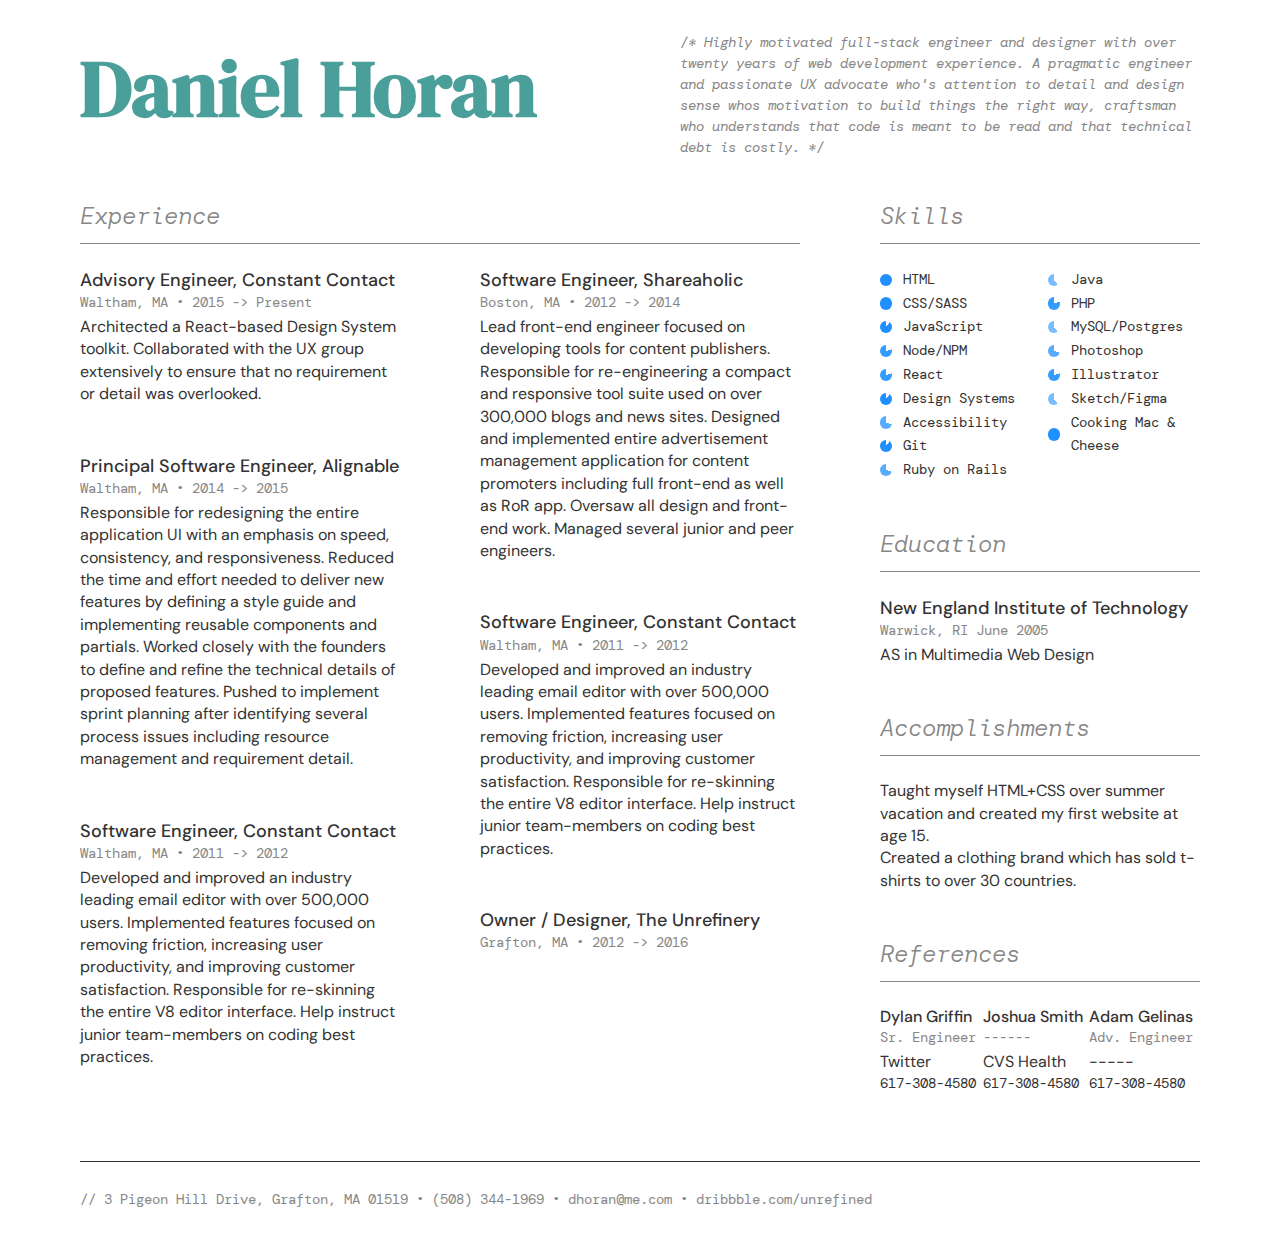
==== src/index.html @ 17a4398b "Initial commit" ====
<html lang="en">
  <head>
    <title>Daniel Horan's Resume</title>
    <link href="https://fonts.gstatic.com" rel="preconnect">
    <link
      href="https://fonts.googleapis.com/css2?family=DM+Mono:ital,wght@0,300;0,400;0,500;1,300;1,400;1,500&display=swap"
      rel="stylesheet">
    <link href="https://fonts.googleapis.com/css2?family=DM+Serif+Display:ital@0;1&display=swap" rel="stylesheet">
    <link
      href="https://fonts.googleapis.com/css2?family=DM+Sans:ital,wght@0,400;0,500;0,700;1,400;1,500;1,700&family=DM+Serif+Display:ital@0;1&display=swap"
      rel="stylesheet">
    <link rel="stylesheet" href="main.css">
  </head>
  <body>
    <div class="grid-container">
      <h1 class="name">Daniel Horan</h1>
      <blockquote class="quote">/* Highly motivated full-stack engineer and designer with over twenty years of web
        development experience. A pragmatic engineer and passionate UX advocate who's attention to detail and design sense
        whos motivation to build things the right way, craftsman who understands that code is meant to be read and that
        technical debt is costly. */
      </blockquote>
      <main class="main">
        <section class="experience">
          <h2>Experience</h2>

          <div class="columns">
            <article>
              <h3>Advisory Engineer, Constant Contact</h3>
              <h4>Waltham, MA • 2015 -> Present</h4>
              <p>Architected a React-based Design System toolkit. Collaborated with the UX group extensively to ensure that
                no requirement or detail was overlooked. </p>
            </article>

            <article>
              <h3>Principal Software Engineer, Alignable</h3>
              <h4>Waltham, MA • 2014 -> 2015</h4>
              <p>Responsible for redesigning the entire application UI with an emphasis on speed, consistency, and
                responsiveness. Reduced the time and effort needed to deliver new features by defining a style guide and
                implementing reusable components and partials. Worked closely with the founders to define and refine the
                technical details of proposed features. Pushed to implement sprint planning after identifying several
                process issues including resource management and requirement detail.</p>
            </article>

            <article>
              <h3>Software Engineer, Constant Contact</h3>
              <h4>Waltham, MA • 2011 -> 2012</h4>
              <p>Developed and improved an industry leading email editor with over 500,000 users. Implemented features
                focused on removing friction, increasing user productivity, and improving customer satisfaction. Responsible
                for re-skinning the entire V8 editor interface. Help instruct junior team-members on coding best
                practices. </p>
            </article>

            <article>
              <h3>Software Engineer, Shareaholic</h3>
              <h4>Boston, MA • 2012 -> 2014</h4>
              <p>Lead front-end engineer focused on developing tools for content publishers. Responsible for re-engineering
                a compact and responsive tool suite used on over 300,000 blogs and news sites. Designed and implemented
                entire advertisement management application for content promoters including full front-end as well as RoR
                app. Oversaw all design and front-end work. Managed several junior and peer engineers.</p>
            </article>

            <article>
              <h3>Software Engineer, Constant Contact</h3>
              <h4>Waltham, MA • 2011 -> 2012</h4>
              <p>Developed and improved an industry leading email editor with over 500,000 users. Implemented features
                focused on removing friction, increasing user productivity, and improving customer satisfaction. Responsible
                for re-skinning the entire V8 editor interface. Help instruct junior team-members on coding best
                practices.</p>
            </article>

            <article>
              <h3>Owner / Designer, The Unrefinery</h3>
              <h4>Grafton, MA • 2012 -> 2016</h4>
              <p></p>
            </article>
          </div>
        </section>
      </main>

      <aside class="aside">
        <section class="skills">
          <h2>Skills</h2>
          <ul>
            <li class="pie pie-100" data-proficiency="100">HTML</li>
            <li class="pie pie-100">CSS/SASS</li>
            <li class="pie pie-90">JavaScript</li>
            <li class="pie pie-80">Node/NPM</li>
            <li class="pie pie-80">React</li>
            <li class="pie pie-90">Design Systems</li>
            <li class="pie pie-70">Accessibility</li>
            <li class="pie pie-90">Git</li>
            <li class="pie pie-70">Ruby on Rails</li>
            <li class="pie pie-60">Java</li>
            <li class="pie pie-80">PHP</li>
            <li class="pie pie-60">MySQL/Postgres</li>
            <li class="pie pie-70">Photoshop</li>
            <li class="pie pie-80">Illustrator</li>
            <li class="pie pie-60">Sketch/Figma</li>
            <li class="pie pie-100">Cooking Mac & Cheese</li>
          </ul>
        </section>

        <section class="education">
          <h2>Education</h2>
          <article>
            <h3>New England Institute of Technology</h3>
            <h4>Warwick, RI June 2005</h4>
            <p>AS in Multimedia Web Design</p>
          </article>
        </section>

        <section class="accomplishments">
          <h2>Accomplishments</h2>
          <ul>
            <li>Taught myself HTML+CSS over summer vacation and created my first website at age 15.</li>
            <li>Created a clothing brand which has sold t-shirts to over 30 countries.</li>

          </ul>
        </section>

        <section class="references">
          <h2>References</h2>
          <div class="wrap">
            <article>
              <h3>Dylan Griffin</h3>
              <h4>Sr. Engineer</h4>
              <p>Twitter <span class="phone">617-308-4580</span></p>
            </article>
            <article>
              <h3>Joshua Smith</h3>
              <h4>------</h4>
              <p>CVS Health <span class="phone">617-308-4580</span></p>
            </article>
            <article>
              <h3>Adam Gelinas</h3>
              <h4>Adv. Engineer</h4>
              <p>----- <span class="phone">617-308-4580</span></p>
            </article>
          </div>
        </section>
      </aside>

      <footer>
        // 3 Pigeon Hill Drive, Grafton, MA 01519 • (508) 344-1969 • dhoran@me.com • dribbble.com/unrefined
      </footer>
    </div>
  </body>
</html>
---- src/main.css ----
/* Variables */
:root {
  --white: #ffffff;
  --black: #333333;
  --gray: #878787;
  --blue: #1e90ff;
  --green: #4b9f9b;
  --purple: #bd86bf;
  --orange: #f8bb3c;
  --red: #eb5d5f;

  --type-body: 'DM Sans', sans-serif;
  --type-heading: 'DM Serif Display', serif;
  --type-mono: 'DM Mono', monospace;

  --body-bg: var(--white);
  --body-color: var(--black);
}

/* Dark Theme overrides */
.dark {
  --white: #ececec;
  --gray: #a7a7a7;
  --green: #57b6b2;
  --body-bg: var(--black);
  --body-color: var(--white)
}

/* Reset */
* {
  margin: 0;
  padding: 0;
  outline: 0;
  font-size: 1em;
  font-weight: normal;
  font-style: normal;
  border: 0;
  text-decoration: none;
  list-style-type: none
}

body {
  font-family: var(--type-body);
  background-color: var(--body-bg);
  color: var(--body-color);
  font-size: 16px;
  line-height: 1.4;
}

/* Grid layout */
.grid-container {
  padding: 2em 5em;
  display: grid;
  grid-template-columns: 1fr 1fr 1fr 1fr 1fr 1fr;
  grid-template-rows: auto 1fr auto;
  gap: 2em 5em;
  grid-template-areas:
      "name name name quote quote quote"
      "main main main main aside aside"
      "footer footer footer footer footer footer";
}

.name {
  grid-area: name;
}

.quote {
  grid-area: quote;
  align-self: center;
}

.main {
  grid-area: main;
}

.aside {
  grid-area: aside;
}

footer {
  grid-area: footer;
  color: var(--gray);
  border-top: 1px solid var(--black);
  padding-top: 2em;
  font-family: var(--type-mono);
  font-size: 0.875em;
}

.columns {
  columns: 2;
  column-gap: 5em;
}

/* Headings */
h1 {
  font-size: 5em;
  font-weight: 800;
  color: var(--green);
  font-family: var(--type-heading);
}

h2 {
  font-size: 1.5em;
  font-weight: 100;
  font-style: italic;
  border-bottom: 1px solid var(--gray);
  line-height: 1.2;
  padding: 0.5em 0;
  margin-bottom: 1em;
  color: var(--gray);
  font-family: var(--type-mono);
}

h3 {
  font-size: 1.125em;
  font-weight: 500;
}

h4 {
  font-family: var(--type-mono);
  font-size: 0.875em;
  font-weight: 400;
  color: var(--gray);
  margin-bottom: 0.25em;
}

/* Elements */

blockquote {
  font-size: 0.875em;
  color: var(--gray);
  font-style: italic;
  font-weight: 400;
  line-height: 1.5;
  font-family: var(--type-mono);
}

section {
  margin-bottom: 2.25em;
}

article {
  break-inside: avoid;
}

article:not(:last-child) {
  margin-bottom: 3em;
}

p:not(:last-of-type) {
  margin-bottom: 1em;
}

.skills ul {
  columns: 2;
  column-gap: 1em;
}

.skills li {
  display: flex;
  flex-direction: row;
  align-items: center;
  line-height: 1.7;
  font-size: 0.875em;
  font-weight: 400;
  font-family: var(--type-mono);
}

.pie::before {
  content: "";
  display: block;
  flex: 0 0 auto;
  width: 0.875em;
  height: 0.875em;
  border-radius: 50%;
  margin-right: 0.75em;
}

.pie-100::before {
  background: var(--blue);
}

.pie-90::before {
  background: conic-gradient(var(--body-bg) 0, var(--body-bg) 10%, var(--blue) 10%, var(--blue) 100%);
}

.pie-80::before {
  opacity: 0.9;
  background: conic-gradient(var(--body-bg) 0, var(--body-bg) 20%, var(--blue) 20%, var(--blue) 100%);
}

.pie-70::before {
  opacity: 0.75;
  background: conic-gradient(var(--body-bg) 0, var(--body-bg) 30%, var(--blue) 30%, var(--blue) 100%);
}

.pie-60::before {
  opacity: 0.6;
  background: conic-gradient(var(--body-bg) 0, var(--body-bg) 40%, var(--blue) 40%, var(--blue) 100%);
}

.pie-50::before {
  opacity: 0.45;
  background: conic-gradient(var(--body-bg) 0, var(--body-bg) 50%, var(--blue) 50%, var(--blue) 100%);
}

.references .wrap {
  display: flex;
  flex-direction: row;
}

.references .wrap article {
  flex: 1 1 auto;
  margin: 0;
}

.references h3 {
  font-size: 1em;
}

.phone {
  display: block;
  font-size: 0.875em;
  font-family: var(--type-mono);
}

@media print {
  body {
    font-size: 10px;
  }
}
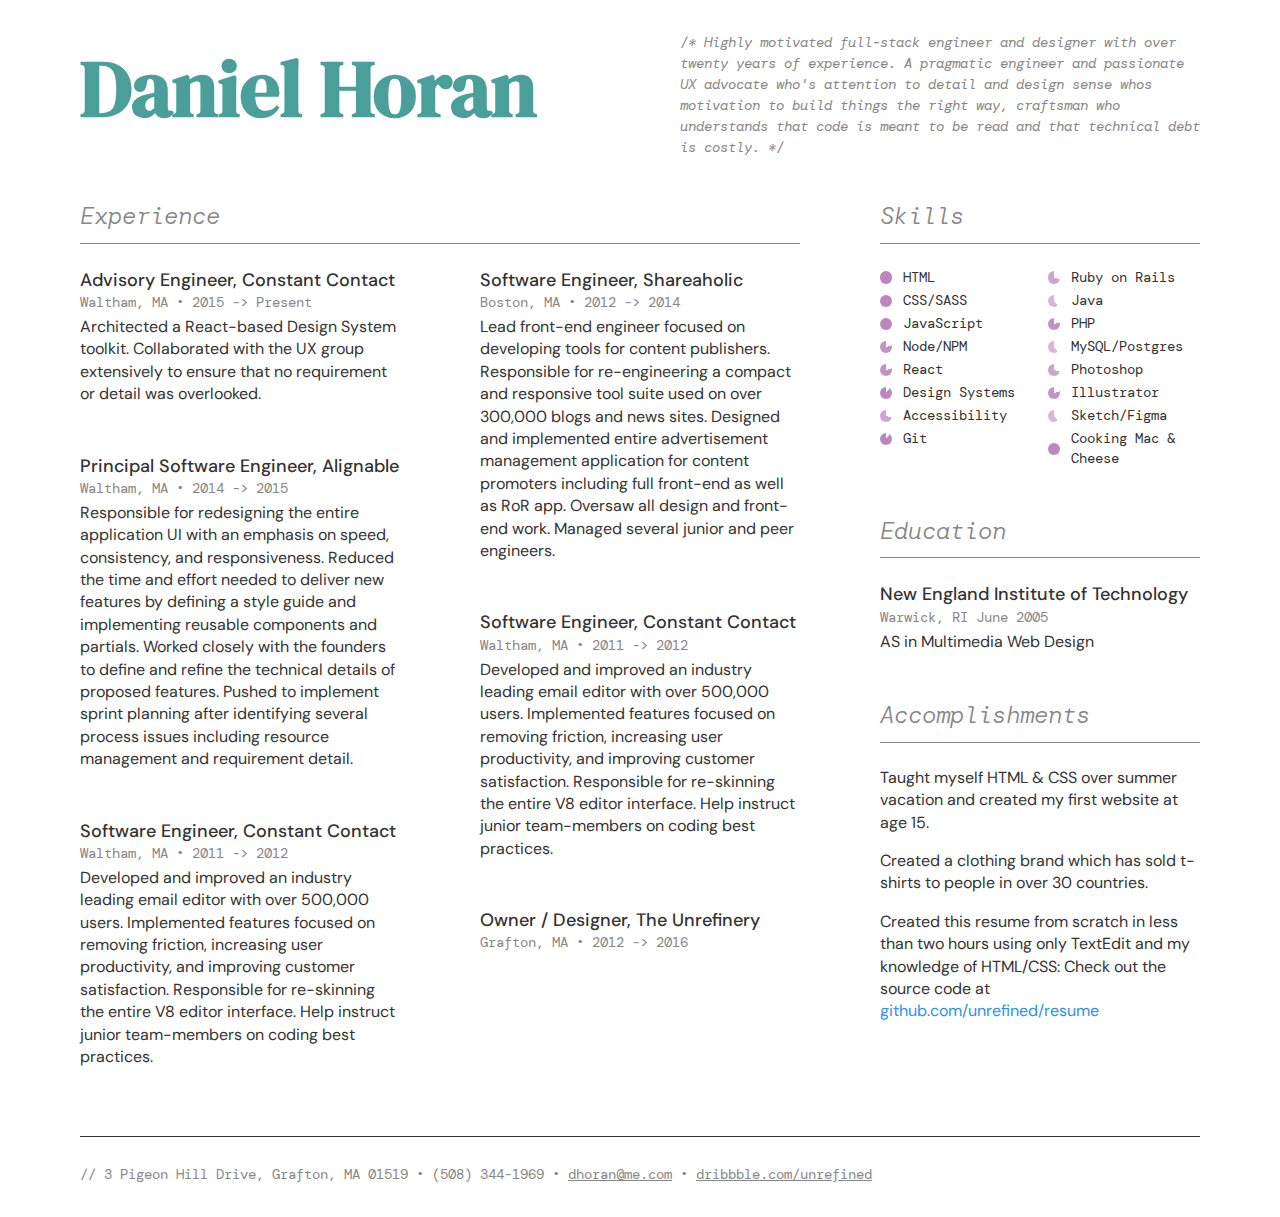
==== commit b83c87be: "Refine CSS, remove References section, and add theme toggle" ====
--- a/src/index.html
+++ b/src/index.html
@@ -10,12 +10,16 @@
       href="https://fonts.googleapis.com/css2?family=DM+Sans:ital,wght@0,400;0,500;0,700;1,400;1,500;1,700&family=DM+Serif+Display:ital@0;1&display=swap"
       rel="stylesheet">
     <link rel="stylesheet" href="main.css">
+    <script>
+      const switchTheme = () => {
+        document.body.className = document.body.className === '' ? 'dark' : '';
+    }
+    </script>
   </head>
   <body>
     <div class="grid-container">
-      <h1 class="name">Daniel Horan</h1>
-      <blockquote class="quote">/* Highly motivated full-stack engineer and designer with over twenty years of web
-        development experience. A pragmatic engineer and passionate UX advocate who's attention to detail and design sense
+      <h1 class="name" onClick="switchTheme()">Daniel Horan</h1>
+      <blockquote class="quote">/* Highly motivated full-stack engineer and designer with over twenty years of experience. A pragmatic engineer and passionate UX advocate who's attention to detail and design sense
         whos motivation to build things the right way, craftsman who understands that code is meant to be read and that
         technical debt is costly. */
       </blockquote>
@@ -78,25 +82,25 @@
       </main>
 
       <aside class="aside">
-        <section class="skills">
+        <section>
           <h2>Skills</h2>
-          <ul>
-            <li class="pie pie-100" data-proficiency="100">HTML</li>
-            <li class="pie pie-100">CSS/SASS</li>
-            <li class="pie pie-90">JavaScript</li>
-            <li class="pie pie-80">Node/NPM</li>
-            <li class="pie pie-80">React</li>
-            <li class="pie pie-90">Design Systems</li>
-            <li class="pie pie-70">Accessibility</li>
-            <li class="pie pie-90">Git</li>
-            <li class="pie pie-70">Ruby on Rails</li>
-            <li class="pie pie-60">Java</li>
-            <li class="pie pie-80">PHP</li>
-            <li class="pie pie-60">MySQL/Postgres</li>
-            <li class="pie pie-70">Photoshop</li>
-            <li class="pie pie-80">Illustrator</li>
-            <li class="pie pie-60">Sketch/Figma</li>
-            <li class="pie pie-100">Cooking Mac & Cheese</li>
+          <ul class="skills">
+            <li data-proficiency="100">HTML</li>
+            <li data-proficiency="100">CSS/SASS</li>
+            <li data-proficiency="100">JavaScript</li>
+            <li data-proficiency="80">Node/NPM</li>
+            <li data-proficiency="80">React</li>
+            <li data-proficiency="90">Design Systems</li>
+            <li data-proficiency="70">Accessibility</li>
+            <li data-proficiency="90">Git</li>
+            <li data-proficiency="70">Ruby on Rails</li>
+            <li data-proficiency="60">Java</li>
+            <li data-proficiency="80">PHP</li>
+            <li data-proficiency="60">MySQL/Postgres</li>
+            <li data-proficiency="70">Photoshop</li>
+            <li data-proficiency="80">Illustrator</li>
+            <li data-proficiency="60">Sketch/Figma</li>
+            <li data-proficiency="100">Cooking Mac & Cheese</li>
           </ul>
         </section>
 
@@ -109,39 +113,19 @@
           </article>
         </section>
 
-        <section class="accomplishments">
+        <section>
           <h2>Accomplishments</h2>
-          <ul>
-            <li>Taught myself HTML+CSS over summer vacation and created my first website at age 15.</li>
-            <li>Created a clothing brand which has sold t-shirts to over 30 countries.</li>
-
+          <ul class="accomplishments">
+            <li>Taught myself HTML & CSS over summer vacation and created my first website at age 15.</li>
+            <li>Created a clothing brand which has sold t-shirts to people in over 30 countries.</li>
+            <li>Created this resume from scratch in less than two hours using only TextEdit and my knowledge of HTML/CSS: Check out the source code at <a href="https://github.com/unrefined/resume">github.com/unrefined/resume</a></li>
           </ul>
         </section>
 
-        <section class="references">
-          <h2>References</h2>
-          <div class="wrap">
-            <article>
-              <h3>Dylan Griffin</h3>
-              <h4>Sr. Engineer</h4>
-              <p>Twitter <span class="phone">617-308-4580</span></p>
-            </article>
-            <article>
-              <h3>Joshua Smith</h3>
-              <h4>------</h4>
-              <p>CVS Health <span class="phone">617-308-4580</span></p>
-            </article>
-            <article>
-              <h3>Adam Gelinas</h3>
-              <h4>Adv. Engineer</h4>
-              <p>----- <span class="phone">617-308-4580</span></p>
-            </article>
-          </div>
-        </section>
       </aside>
 
       <footer>
-        // 3 Pigeon Hill Drive, Grafton, MA 01519 • (508) 344-1969 • dhoran@me.com • dribbble.com/unrefined
+        // 3 Pigeon Hill Drive, Grafton, MA 01519 • (508) 344-1969 • <a href="mailto:dhoran@me.com">dhoran@me.com</a> • <a href="https://dribbble.com/unrefined">dribbble.com/unrefined</a>
       </footer>
     </div>
   </body>
--- a/src/main.css
+++ b/src/main.css
@@ -3,7 +3,7 @@
   --white: #ffffff;
   --black: #333333;
   --gray: #878787;
-  --blue: #1e90ff;
+  --blue: #2991f6;
   --green: #4b9f9b;
   --purple: #bd86bf;
   --orange: #f8bb3c;
@@ -15,6 +15,8 @@
 
   --body-bg: var(--white);
   --body-color: var(--black);
+  --pie-color: var(--purple);
+  --link-color: var(--blue);
 }
 
 /* Dark Theme overrides */
@@ -44,6 +46,7 @@
   background-color: var(--body-bg);
   color: var(--body-color);
   font-size: 16px;
+  font-weight: 400;
   line-height: 1.4;
 }
 
@@ -119,7 +122,6 @@
 h4 {
   font-family: var(--type-mono);
   font-size: 0.875em;
-  font-weight: 400;
   color: var(--gray);
   margin-bottom: 0.25em;
 }
@@ -130,9 +132,17 @@
   font-size: 0.875em;
   color: var(--gray);
   font-style: italic;
-  font-weight: 400;
   line-height: 1.5;
   font-family: var(--type-mono);
+}
+
+a {
+  color: var(--link-color);
+}
+
+footer a {
+  color: inherit;
+  text-decoration: underline;
 }
 
 section {
@@ -151,7 +161,7 @@
   margin-bottom: 1em;
 }
 
-.skills ul {
+.skills {
   columns: 2;
   column-gap: 1em;
 }
@@ -160,13 +170,16 @@
   display: flex;
   flex-direction: row;
   align-items: center;
-  line-height: 1.7;
-  font-size: 0.875em;
-  font-weight: 400;
-  font-family: var(--type-mono);
-}
-
-.pie::before {
+  margin-bottom: 0.25em;
+  font-size: 0.875em;
+  font-family: var(--type-mono);
+}
+
+.accomplishments li {
+  margin-bottom: 1em;
+}
+
+[data-proficiency]::before {
   content: "";
   display: block;
   flex: 0 0 auto;
@@ -176,52 +189,32 @@
   margin-right: 0.75em;
 }
 
-.pie-100::before {
-  background: var(--blue);
-}
-
-.pie-90::before {
-  background: conic-gradient(var(--body-bg) 0, var(--body-bg) 10%, var(--blue) 10%, var(--blue) 100%);
-}
-
-.pie-80::before {
+[data-proficiency="100"]::before {
+  background: var(--pie-color);
+}
+
+[data-proficiency="90"]::before {
+  background: conic-gradient(var(--body-bg) 0, var(--body-bg) 10%, var(--pie-color) 10%, var(--pie-color) 100%);
+}
+
+[data-proficiency="80"]::before {
   opacity: 0.9;
-  background: conic-gradient(var(--body-bg) 0, var(--body-bg) 20%, var(--blue) 20%, var(--blue) 100%);
-}
-
-.pie-70::before {
+  background: conic-gradient(var(--body-bg) 0, var(--body-bg) 20%, var(--pie-color) 20%, var(--pie-color) 100%);
+}
+
+[data-proficiency="70"]::before {
   opacity: 0.75;
-  background: conic-gradient(var(--body-bg) 0, var(--body-bg) 30%, var(--blue) 30%, var(--blue) 100%);
-}
-
-.pie-60::before {
+  background: conic-gradient(var(--body-bg) 0, var(--body-bg) 30%, var(--pie-color) 30%, var(--pie-color) 100%);
+}
+
+[data-proficiency="60"]::before {
   opacity: 0.6;
-  background: conic-gradient(var(--body-bg) 0, var(--body-bg) 40%, var(--blue) 40%, var(--blue) 100%);
-}
-
-.pie-50::before {
+  background: conic-gradient(var(--body-bg) 0, var(--body-bg) 40%, var(--pie-color) 40%, var(--pie-color) 100%);
+}
+
+[data-proficiency="50"]::before {
   opacity: 0.45;
-  background: conic-gradient(var(--body-bg) 0, var(--body-bg) 50%, var(--blue) 50%, var(--blue) 100%);
-}
-
-.references .wrap {
-  display: flex;
-  flex-direction: row;
-}
-
-.references .wrap article {
-  flex: 1 1 auto;
-  margin: 0;
-}
-
-.references h3 {
-  font-size: 1em;
-}
-
-.phone {
-  display: block;
-  font-size: 0.875em;
-  font-family: var(--type-mono);
+  background: conic-gradient(var(--body-bg) 0, var(--body-bg) 50%, var(--pie-color) 50%, var(--pie-color) 100%);
 }
 
 @media print {
